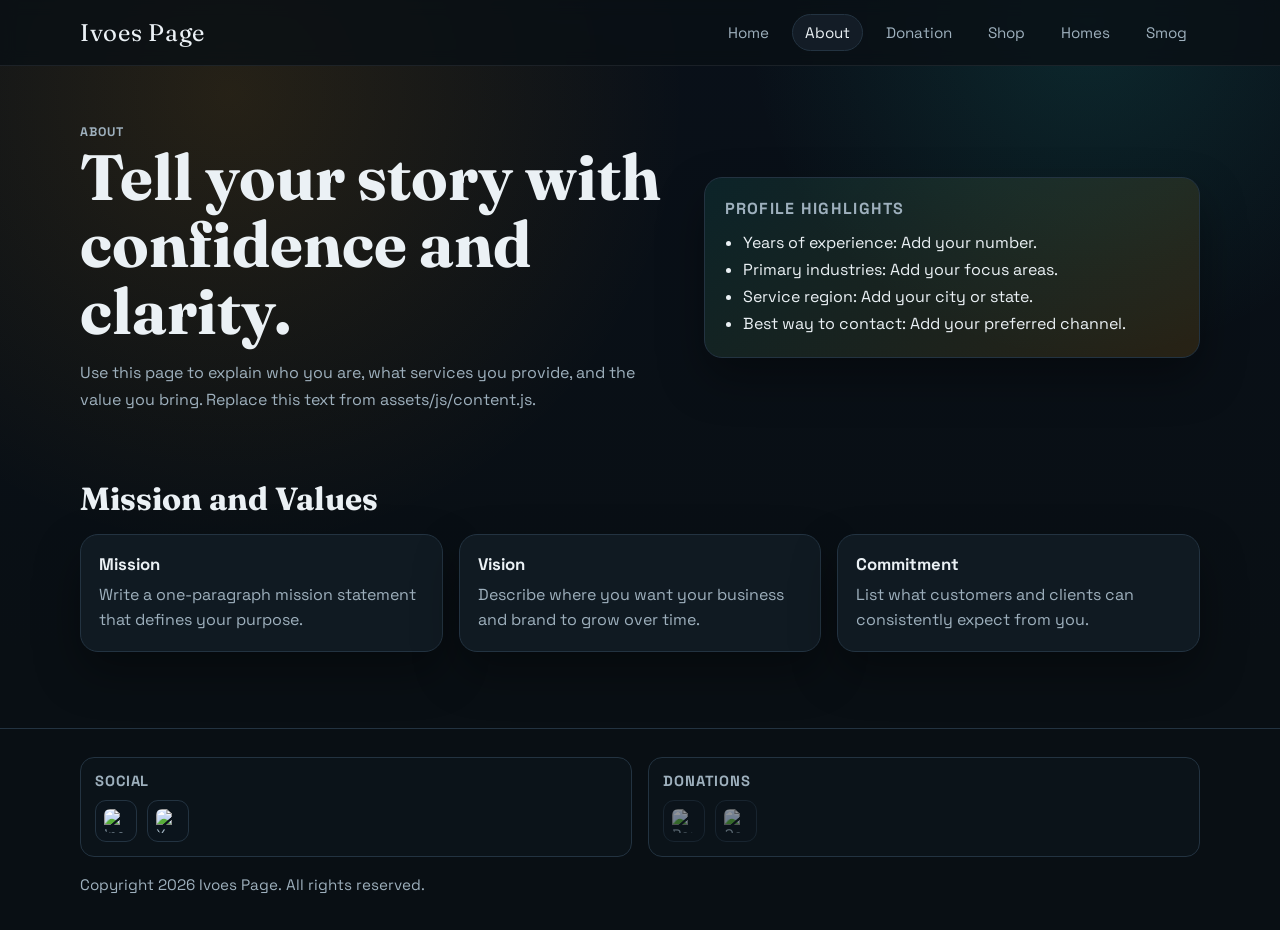
==== about.html @ b1d88fc3 "pushed" ====
<!DOCTYPE html>
<html lang="en">
<head>
  <meta charset="UTF-8" />
  <meta name="viewport" content="width=device-width, initial-scale=1.0" />
  <title>Ivoes Page | About</title>
  <link rel="preconnect" href="https://fonts.googleapis.com" />
  <link rel="preconnect" href="https://fonts.gstatic.com" crossorigin />
  <link href="https://fonts.googleapis.com/css2?family=Fraunces:opsz,wght@9..144,500;9..144,700&family=Space+Grotesk:wght@400;500;700&display=swap" rel="stylesheet" />
  <link rel="stylesheet" href="assets/css/styles.css" />
</head>
<body data-page="about">
  <header class="site-header">
    <div class="container nav">
      <a class="brand" href="index.html">Ivoes Page</a>
      <ul class="nav-links">
        <li><a href="index.html">Home</a></li>
        <li><a class="active" href="about.html">About</a></li>
        <li><a href="donation.html">Donation</a></li>
        <li><a href="shop.html">Shop</a></li>
        <li><a href="homes.html">Homes</a></li>
        <li><a href="smog.html">Smog</a></li>
      </ul>
    </div>
  </header>

  <main class="container">
    <section class="hero">
      <div>
        <p class="kicker" data-content="about.kicker">About</p>
        <h1 data-content="about.title">Tell your story with confidence and clarity.</h1>
        <p data-content="about.description">
          Use this page to explain who you are, what services you provide, and the value you bring.
          Replace the content below with your personal or business profile.
        </p>
      </div>
      <aside class="hero-panel reveal">
        <h2>Profile Highlights</h2>
        <ul data-about="highlights">
          <li>Years of experience: Add your number.</li>
          <li>Primary industries: Add your focus areas.</li>
          <li>Service region: Add your city or state.</li>
          <li>Best way to contact: Add your preferred channel.</li>
        </ul>
      </aside>
    </section>

    <section>
      <h2 class="section-title">Mission and Values</h2>
      <div class="grid" data-about="cards">
        <article class="card reveal">
          <h3>Mission</h3>
          <p>Write a one-paragraph mission statement that defines your purpose.</p>
        </article>
        <article class="card reveal">
          <h3>Vision</h3>
          <p>Describe where you want your business and brand to grow over time.</p>
        </article>
        <article class="card reveal">
          <h3>Commitment</h3>
          <p>List what customers and clients can consistently expect from you.</p>
        </article>
      </div>
    </section>
  </main>

  <footer class="site-footer">
    <div class="container footer-shell">
      <div class="footer-link-groups">
        <section class="footer-group">
          <h3>Social</h3>
          <div class="footer-icon-list" data-links="social"></div>
        </section>
        <section class="footer-group">
          <h3>Donations</h3>
          <div class="footer-icon-list" data-links="donations"></div>
        </section>
      </div>
      <p class="copyright" data-content="site.copyright">Copyright 2026 Ivoes Page. All rights reserved.</p>
    </div>
  </footer>

  <script src="assets/js/content.js"></script>
  <script src="assets/js/main.js"></script>
</body>
</html>
---- assets/css/styles.css ----
:root {
  --bg: #090f14;
  --surface: #101a22;
  --ink: #ebf1f5;
  --muted: #9eb0bd;
  --accent: #1fb3a4;
  --accent-2: #f59e0b;
  --line: #233341;
  --shadow: 0 20px 45px rgba(0, 0, 0, 0.35);
  --radius: 18px;
}

* {
  box-sizing: border-box;
}

html,
body {
  margin: 0;
  padding: 0;
}

body {
  font-family: "Space Grotesk", "Segoe UI", sans-serif;
  color: var(--ink);
  background:
    radial-gradient(circle at 18% 10%, rgba(245, 158, 11, 0.12) 0%, transparent 34%),
    radial-gradient(circle at 85% 2%, rgba(31, 179, 164, 0.15) 0%, transparent 24%),
    linear-gradient(180deg, #091019 0%, #090f14 70%);
  min-height: 100vh;
}

a {
  color: inherit;
  text-decoration: none;
}

.container {
  width: min(1120px, 92vw);
  margin: 0 auto;
}

.site-header {
  position: sticky;
  top: 0;
  z-index: 20;
  backdrop-filter: blur(8px);
  background: rgba(9, 15, 20, 0.8);
  border-bottom: 1px solid rgba(235, 241, 245, 0.08);
}

.nav {
  display: flex;
  align-items: center;
  justify-content: space-between;
  padding: 14px 0;
  gap: 18px;
}

.brand {
  font-family: "Fraunces", "Georgia", serif;
  font-size: clamp(1.1rem, 2.2vw, 1.5rem);
  letter-spacing: 0.03em;
}

.nav-links {
  list-style: none;
  display: flex;
  gap: 10px;
  margin: 0;
  padding: 0;
  flex-wrap: wrap;
}

.nav-links a {
  display: inline-block;
  padding: 8px 12px;
  border: 1px solid transparent;
  border-radius: 999px;
  color: var(--muted);
  font-size: 0.95rem;
  transition: all 0.2s ease;
}

.nav-links a:hover,
.nav-links a.active {
  border-color: var(--line);
  background: rgba(20, 31, 40, 0.9);
  color: var(--ink);
}

.hero {
  display: grid;
  grid-template-columns: 1.2fr 1fr;
  gap: 28px;
  align-items: center;
  padding: 56px 0 38px;
}

.hero h1 {
  margin: 0 0 16px;
  font-family: "Fraunces", "Georgia", serif;
  line-height: 1.05;
  font-size: clamp(2rem, 6vw, 4rem);
}

.hero p {
  margin: 0;
  max-width: 62ch;
  color: var(--muted);
  line-height: 1.65;
}

.hero-panel {
  background: linear-gradient(135deg, rgba(31, 179, 164, 0.12), rgba(245, 158, 11, 0.13));
  border: 1px solid var(--line);
  border-radius: var(--radius);
  padding: 20px;
  box-shadow: var(--shadow);
}

.hero-panel h2 {
  margin: 0 0 10px;
  font-size: 1rem;
  color: var(--muted);
  text-transform: uppercase;
  letter-spacing: 0.08em;
}

.hero-panel ul {
  margin: 0;
  padding-left: 18px;
  line-height: 1.7;
}

section {
  padding: 28px 0;
}

.section-title {
  margin: 0 0 16px;
  font-family: "Fraunces", "Georgia", serif;
  font-size: clamp(1.45rem, 2.7vw, 2rem);
}

.grid {
  display: grid;
  grid-template-columns: repeat(3, minmax(0, 1fr));
  gap: 16px;
}

.card {
  background: var(--surface);
  border: 1px solid var(--line);
  border-radius: var(--radius);
  padding: 18px;
  box-shadow: var(--shadow);
}

.card h3 {
  margin-top: 0;
  margin-bottom: 8px;
  font-size: 1.05rem;
}

.card p {
  margin: 0;
  color: var(--muted);
  line-height: 1.55;
}

.card a,
.button {
  display: inline-flex;
  align-items: center;
  justify-content: center;
  margin-top: 14px;
  padding: 9px 14px;
  border-radius: 12px;
  border: 1px solid var(--ink);
  background: var(--ink);
  color: #071016;
  font-size: 0.9rem;
  transition: transform 0.2s ease, opacity 0.2s ease;
}

.card a:hover,
.button:hover {
  transform: translateY(-2px);
}

.link-placeholder {
  border-style: dashed;
  border-color: var(--line);
  color: var(--muted);
  background: #16232d;
  cursor: not-allowed;
  opacity: 0.8;
  pointer-events: none;
}

.kicker {
  margin: 0 0 10px;
  color: var(--accent);
  text-transform: uppercase;
  font-weight: 700;
  font-size: 0.78rem;
  letter-spacing: 0.08em;
}

.table-wrap {
  overflow-x: auto;
}

table {
  width: 100%;
  border-collapse: collapse;
  border: 1px solid var(--line);
  border-radius: 12px;
  overflow: hidden;
  background: var(--surface);
}

th,
td {
  padding: 12px;
  text-align: left;
  border-bottom: 1px solid var(--line);
}

th {
  background: #0d151d;
}

.site-footer {
  margin-top: 48px;
  border-top: 1px solid var(--line);
  padding: 28px 0 36px;
  color: var(--muted);
  font-size: 0.95rem;
}

.footer-shell {
  display: grid;
  gap: 18px;
}

.footer-link-groups {
  display: grid;
  grid-template-columns: repeat(2, minmax(0, 1fr));
  gap: 16px;
}

.footer-group {
  background: rgba(12, 20, 27, 0.85);
  border: 1px solid var(--line);
  border-radius: 14px;
  padding: 14px;
}

.footer-group h3 {
  margin: 0 0 10px;
  font-size: 0.92rem;
  letter-spacing: 0.06em;
  text-transform: uppercase;
  color: var(--muted);
}

.footer-icon-list {
  display: flex;
  flex-wrap: wrap;
  gap: 10px;
}

.icon-link {
  width: 42px;
  height: 42px;
  border-radius: 11px;
  display: inline-flex;
  align-items: center;
  justify-content: center;
  border: 1px solid var(--line);
  background: #0b141c;
  transition: transform 0.2s ease, border-color 0.2s ease;
}

.icon-link img {
  width: 24px;
  height: 24px;
  border-radius: 6px;
}

.icon-link:hover {
  transform: translateY(-2px);
  border-color: var(--accent);
}

.icon-link.is-disabled {
  opacity: 0.55;
}

.copyright {
  margin: 0;
}

.reveal {
  opacity: 0;
  transform: translateY(14px);
  transition: opacity 0.5s ease, transform 0.5s ease;
}

.reveal.in-view {
  opacity: 1;
  transform: translateY(0);
}

@media (max-width: 940px) {
  .hero {
    grid-template-columns: 1fr;
  }

  .grid {
    grid-template-columns: repeat(2, minmax(0, 1fr));
  }
}

@media (max-width: 640px) {
  .nav {
    flex-direction: column;
    align-items: flex-start;
  }

  .footer-link-groups {
    grid-template-columns: 1fr;
  }

  .grid {
    grid-template-columns: 1fr;
  }
}
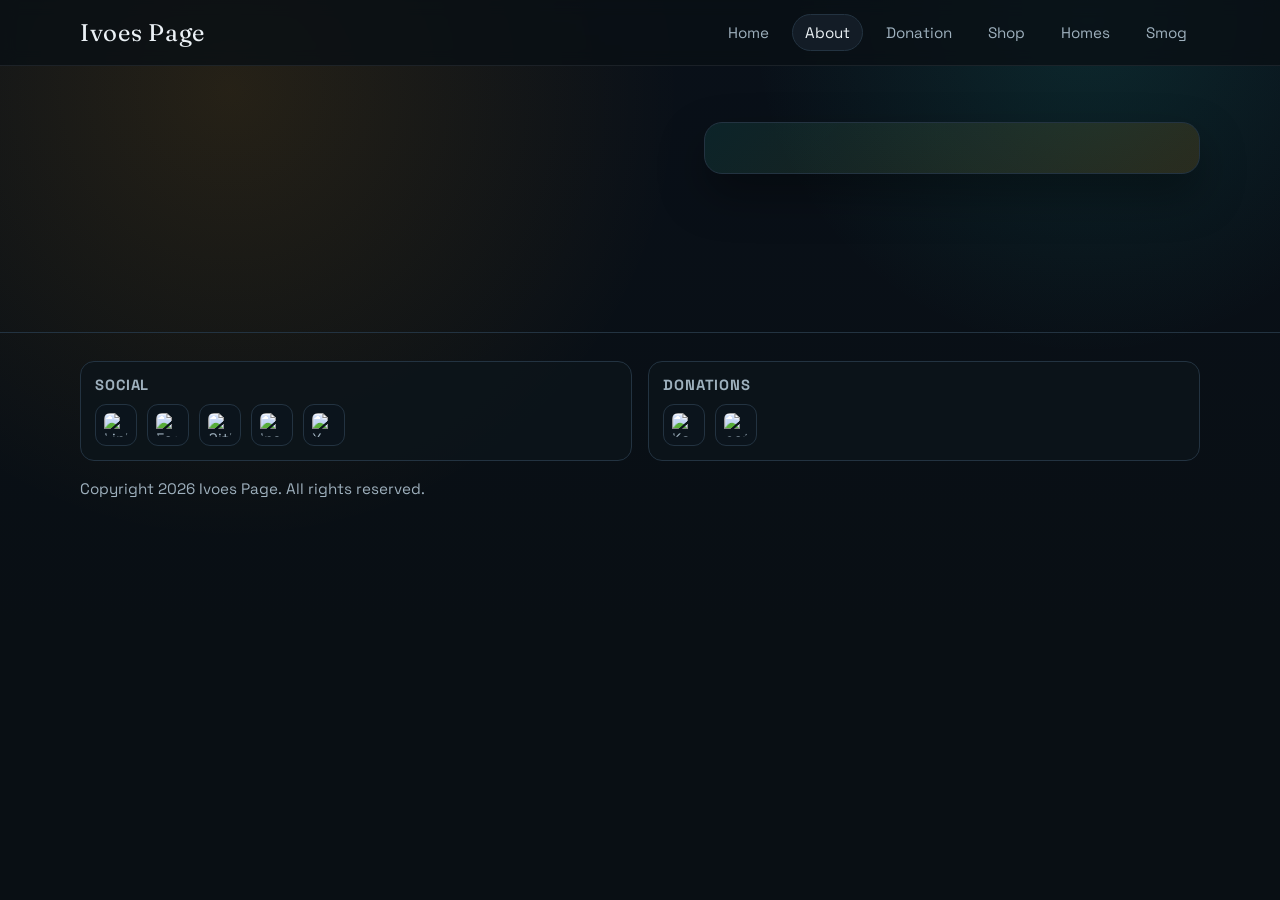
==== commit bed5d723: "update to easy update content" ====
--- a/about.html
+++ b/about.html
@@ -27,40 +27,19 @@
   <main class="container">
     <section class="hero">
       <div>
-        <p class="kicker" data-content="about.kicker">About</p>
-        <h1 data-content="about.title">Tell your story with confidence and clarity.</h1>
-        <p data-content="about.description">
-          Use this page to explain who you are, what services you provide, and the value you bring.
-          Replace the content below with your personal or business profile.
-        </p>
+        <p class="kicker" data-page-content="kicker"></p>
+        <h1 data-page-content="title"></h1>
+        <p data-page-content="description"></p>
       </div>
       <aside class="hero-panel reveal">
-        <h2>Profile Highlights</h2>
-        <ul data-about="highlights">
-          <li>Years of experience: Add your number.</li>
-          <li>Primary industries: Add your focus areas.</li>
-          <li>Service region: Add your city or state.</li>
-          <li>Best way to contact: Add your preferred channel.</li>
-        </ul>
+        <h2 data-page-content="hero.panelTitle"></h2>
+        <ul data-section="panel-items"></ul>
       </aside>
     </section>
 
     <section>
-      <h2 class="section-title">Mission and Values</h2>
-      <div class="grid" data-about="cards">
-        <article class="card reveal">
-          <h3>Mission</h3>
-          <p>Write a one-paragraph mission statement that defines your purpose.</p>
-        </article>
-        <article class="card reveal">
-          <h3>Vision</h3>
-          <p>Describe where you want your business and brand to grow over time.</p>
-        </article>
-        <article class="card reveal">
-          <h3>Commitment</h3>
-          <p>List what customers and clients can consistently expect from you.</p>
-        </article>
-      </div>
+      <h2 class="section-title" data-page-content="cardsTitle"></h2>
+      <div class="grid" data-about="cards"></div>
     </section>
   </main>
 
@@ -80,6 +59,7 @@
     </div>
   </footer>
 
+  <script src="assets/js/content-about.js"></script>
   <script src="assets/js/content.js"></script>
   <script src="assets/js/main.js"></script>
 </body>
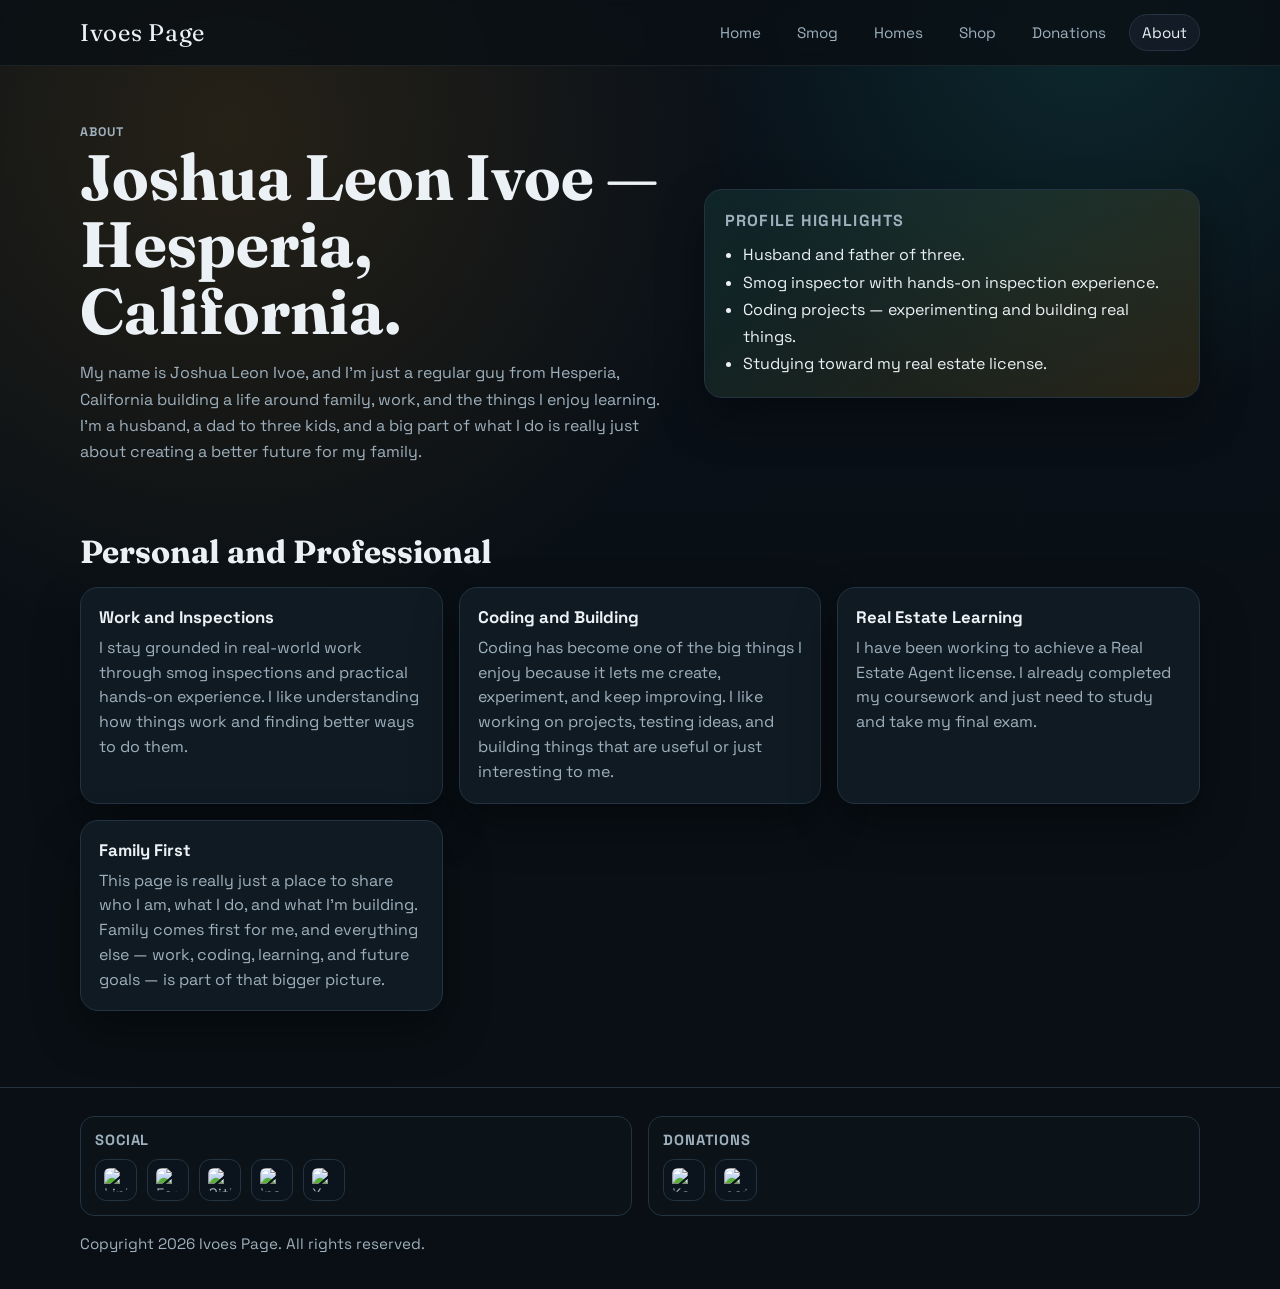
==== commit 80197a4e: "changes" ====
--- a/about.html
+++ b/about.html
@@ -15,11 +15,11 @@
       <a class="brand" href="index.html">Ivoes Page</a>
       <ul class="nav-links">
         <li><a href="index.html">Home</a></li>
+        <li><a href="smog.html">Smog</a></li>
+        <li><a href="homes.html">Homes</a></li>
+        <li><a href="shop.html">Shop</a></li>
+        <li><a href="donation.html">Donations</a></li>
         <li><a class="active" href="about.html">About</a></li>
-        <li><a href="donation.html">Donation</a></li>
-        <li><a href="shop.html">Shop</a></li>
-        <li><a href="homes.html">Homes</a></li>
-        <li><a href="smog.html">Smog</a></li>
       </ul>
     </div>
   </header>
--- a/assets/css/styles.css
+++ b/assets/css/styles.css
@@ -199,6 +199,11 @@
   pointer-events: none;
 }
 
+.grid > .card:only-child {
+  grid-column: 1 / -1;
+  max-width: 480px;
+}
+
 .kicker {
   margin: 0 0 10px;
   color: var(--accent);
